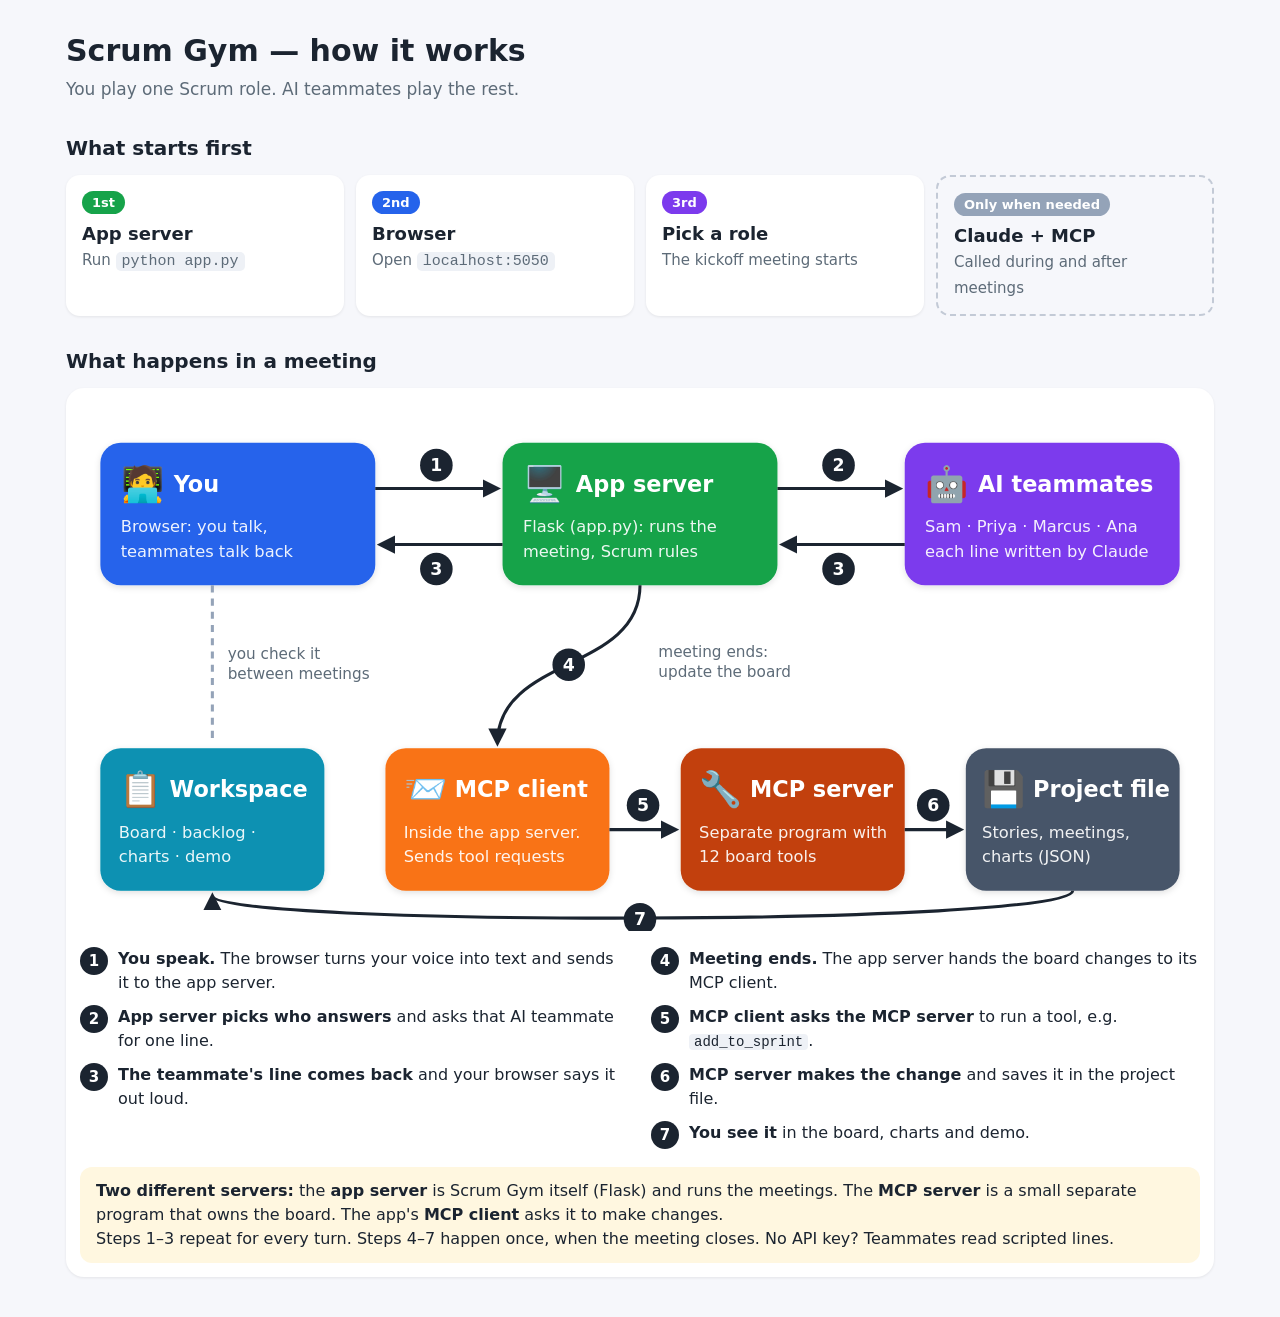
==== architecture.html @ 5c50bfc4 "Scrum Gym: AI Scrum ceremony simulator Includes recent fixes: captions follow the voice, one prompt " ====
<!doctype html>
<html lang="en">
<head>
<meta charset="utf-8">
<meta name="viewport" content="width=device-width, initial-scale=1">
<title>Scrum Gym Architecture</title>
<style>
  :root { color-scheme: light; --ink: #1b2430; --muted: #5d6b78; }
  * { box-sizing: border-box; }
  body { margin: 0; background: #f6f7fb; color: var(--ink);
         font: 17px/1.5 system-ui, -apple-system, "Segoe UI", sans-serif; }
  main { max-width: 1180px; margin: 0 auto; padding: 28px 16px 40px; }
  h1 { font-size: 30px; margin: 0 0 4px; }
  .sub { color: var(--muted); margin: 0 0 22px; }
  h2 { font-size: 20px; margin: 30px 0 12px; }

  /* start order */
  .start { display: grid; grid-template-columns: repeat(4, 1fr); gap: 12px; }
  .s { background: #fff; border-radius: 14px; padding: 14px 16px; box-shadow: 0 1px 3px rgba(0,0,0,.08); }
  .s .k { font-size: 13px; font-weight: 700; color: #fff; display: inline-block; padding: 2px 10px;
          border-radius: 20px; margin-bottom: 6px; }
  .s b { display: block; font-size: 18px; }
  .s span { color: var(--muted); font-size: 15px; }
  .s code { background: #eef1f6; padding: 1px 6px; border-radius: 5px; font-size: 15px; }
  .later { border: 2px dashed #c3cad6; box-shadow: none; background: transparent; }

  /* diagram */
  .card { background: #fff; border-radius: 18px; padding: 14px; box-shadow: 0 1px 3px rgba(0,0,0,.08); }
  svg { width: 100%; height: auto; display: block; }
  .steps { list-style: none; padding: 0; margin: 16px 0 0; display: grid;
           grid-template-columns: 1fr 1fr; gap: 10px 22px; }
  .steps code { background: #eef1f6; padding: 0 5px; border-radius: 4px; font-size: 14px; }
  .steps li:empty { display: none; }
  @media (min-width: 761px) { .steps li:empty { display: block; } }
  .steps li { display: flex; gap: 10px; align-items: flex-start; font-size: 16px; }
  .steps i { font-style: normal; flex: none; width: 28px; height: 28px; border-radius: 50%; background: var(--ink);
             color: #fff; display: grid; place-items: center; font-weight: 700; font-size: 15px; }
  .note { margin-top: 18px; background: #fff7e0; border-radius: 12px; padding: 12px 16px; font-size: 16px; }

  @media (max-width: 760px) {
    .start { grid-template-columns: 1fr 1fr; }
    .steps { grid-template-columns: 1fr; }
    h1 { font-size: 24px; }
  }
</style>
</head>
<body>
<main>
  <h1>Scrum Gym — how it works</h1>
  <p class="sub">You play one Scrum role. AI teammates play the rest.</p>

  <h2>What starts first</h2>
  <div class="start">
    <div class="s"><span class="k" style="background:#16a34a">1st</span><b>App server</b><span>Run <code>python app.py</code></span></div>
    <div class="s"><span class="k" style="background:#2563eb">2nd</span><b>Browser</b><span>Open <code>localhost:5050</code></span></div>
    <div class="s"><span class="k" style="background:#7c3aed">3rd</span><b>Pick a role</b><span>The kickoff meeting starts</span></div>
    <div class="s later"><span class="k" style="background:#94a3b8">Only when needed</span><b>Claude + MCP</b><span>Called during and after meetings</span></div>
  </div>

  <h2>What happens in a meeting</h2>
  <div class="card">
    <svg viewBox="0 0 1100 520" role="img" aria-label="Scrum Gym block diagram">
      <defs>
        <marker id="a" viewBox="0 0 10 10" refX="8" refY="5" markerWidth="6" markerHeight="6" orient="auto">
          <path d="M0,0 L10,5 L0,10 z" fill="#1b2430"/>
        </marker>
        <filter id="sh" x="-10%" y="-10%" width="120%" height="130%">
          <feDropShadow dx="0" dy="2" stdDeviation="3" flood-opacity=".12"/>
        </filter>
      </defs>
      <style>
        .box { filter: url(#sh); }
        .t { font: 700 22px system-ui, sans-serif; fill: #fff; }
        .d { font: 16px system-ui, sans-serif; fill: #fff; opacity: .92; }
        .e { font: 34px system-ui, "Apple Color Emoji", "Segoe UI Emoji", sans-serif; }
        .line { stroke: #1b2430; stroke-width: 3; fill: none; marker-end: url(#a); }
        .num { fill: #1b2430; }
        .nt { font: 700 17px system-ui, sans-serif; fill: #fff; }
        .lab { font: 15px system-ui, sans-serif; fill: #5d6b78; }
      </style>

      <!-- Row 1 -->
      <g class="box">
        <rect x="20" y="40" width="270" height="140" rx="20" fill="#2563eb"/>
        <text class="e" x="40" y="92">🧑‍💻</text>
        <text class="t" x="92" y="88">You</text>
        <text class="d" x="40" y="128">Browser: you talk,</text>
        <text class="d" x="40" y="152">teammates talk back</text>
      </g>
      <g class="box">
        <rect x="415" y="40" width="270" height="140" rx="20" fill="#16a34a"/>
        <text class="e" x="435" y="92">🖥️</text>
        <text class="t" x="487" y="88">App server</text>
        <text class="d" x="435" y="128">Flask (app.py): runs the</text>
        <text class="d" x="435" y="152">meeting, Scrum rules</text>
      </g>
      <g class="box">
        <rect x="810" y="40" width="270" height="140" rx="20" fill="#7c3aed"/>
        <text class="e" x="830" y="92">🤖</text>
        <text class="t" x="882" y="88">AI teammates</text>
        <text class="d" x="830" y="128">Sam · Priya · Marcus · Ana</text>
        <text class="d" x="830" y="152">each line written by Claude</text>
      </g>

      <!-- Row 2 -->
      <g class="box">
        <rect x="20" y="340" width="220" height="140" rx="20" fill="#0891b2"/>
        <text class="e" x="38" y="392">📋</text>
        <text class="t" x="88" y="388">Workspace</text>
        <text class="d" x="38" y="428">Board · backlog ·</text>
        <text class="d" x="38" y="452">charts · demo</text>
      </g>
      <g class="box">
        <rect x="300" y="340" width="220" height="140" rx="20" fill="#f97316"/>
        <text class="e" x="318" y="392">📨</text>
        <text class="t" x="368" y="388">MCP client</text>
        <text class="d" x="318" y="428">Inside the app server.</text>
        <text class="d" x="318" y="452">Sends tool requests</text>
      </g>
      <g class="box">
        <rect x="590" y="340" width="220" height="140" rx="20" fill="#c2410c"/>
        <text class="e" x="608" y="392">🔧</text>
        <text class="t" x="658" y="388">MCP server</text>
        <text class="d" x="608" y="428">Separate program with</text>
        <text class="d" x="608" y="452">12 board tools</text>
      </g>
      <g class="box">
        <rect x="870" y="340" width="210" height="140" rx="20" fill="#475569"/>
        <text class="e" x="886" y="392">💾</text>
        <text class="t" x="936" y="388">Project file</text>
        <text class="d" x="886" y="428">Stories, meetings,</text>
        <text class="d" x="886" y="452">charts (JSON)</text>
      </g>

      <!-- 1: you -> server -->
      <path class="line" d="M290,85 L410,85"/>
      <circle class="num" cx="350" cy="62" r="16"/><text class="nt" x="350" y="68" text-anchor="middle">1</text>
      <!-- 2: server -> AI -->
      <path class="line" d="M685,85 L805,85"/>
      <circle class="num" cx="745" cy="62" r="16"/><text class="nt" x="745" y="68" text-anchor="middle">2</text>
      <!-- 3: reply back -->
      <path class="line" d="M810,140 L690,140"/>
      <path class="line" d="M415,140 L295,140"/>
      <circle class="num" cx="745" cy="164" r="16"/><text class="nt" x="745" y="170" text-anchor="middle">3</text>
      <circle class="num" cx="350" cy="164" r="16"/><text class="nt" x="350" y="170" text-anchor="middle">3</text>
      <!-- 4: app server -> MCP client -->
      <path class="line" d="M550,180 C550,265 410,250 410,335"/>
      <circle class="num" cx="480" cy="258" r="16"/><text class="nt" x="480" y="264" text-anchor="middle">4</text>
      <text class="lab" x="568" y="250">meeting ends:</text>
      <text class="lab" x="568" y="270">update the board</text>
      <!-- 5: client -> MCP server -->
      <path class="line" d="M520,420 L585,420"/>
      <circle class="num" cx="553" cy="396" r="16"/><text class="nt" x="553" y="402" text-anchor="middle">5</text>
      <!-- 6: MCP server -> file -->
      <path class="line" d="M810,420 L865,420"/>
      <circle class="num" cx="838" cy="396" r="16"/><text class="nt" x="838" y="402" text-anchor="middle">6</text>
      <!-- 7: file -> workspace -->
      <path class="line" d="M975,480 C975,515 130,515 130,485"/>
      <circle class="num" cx="550" cy="508" r="16"/><text class="nt" x="550" y="514" text-anchor="middle">7</text>
      <!-- you look at workspace -->
      <path d="M130,180 L130,335" stroke="#94a3b8" stroke-width="3" stroke-dasharray="7 6" fill="none"/>
      <text class="lab" x="145" y="252">you check it</text>
      <text class="lab" x="145" y="272">between meetings</text>
    </svg>

    <ol class="steps">
      <li><i>1</i><span><b>You speak.</b> The browser turns your voice into text and sends it to the app server.</span></li>
      <li><i>4</i><span><b>Meeting ends.</b> The app server hands the board changes to its MCP client.</span></li>
      <li><i>2</i><span><b>App server picks who answers</b> and asks that AI teammate for one line.</span></li>
      <li><i>5</i><span><b>MCP client asks the MCP server</b> to run a tool, e.g. <code>add_to_sprint</code>.</span></li>
      <li><i>3</i><span><b>The teammate's line comes back</b> and your browser says it out loud.</span></li>
      <li><i>6</i><span><b>MCP server makes the change</b> and saves it in the project file.</span></li>
      <li></li>
      <li><i>7</i><span><b>You see it</b> in the board, charts and demo.</span></li>
    </ol>

    <div class="note"><b>Two different servers:</b> the <b>app server</b> is Scrum Gym itself (Flask) and runs the meetings.
      The <b>MCP server</b> is a small separate program that owns the board. The app's <b>MCP client</b> asks it to make changes.<br>
      Steps 1–3 repeat for every turn. Steps 4–7 happen once, when the meeting closes. No API key? Teammates read scripted lines.</div>
  </div>
</main>
</body>
</html>
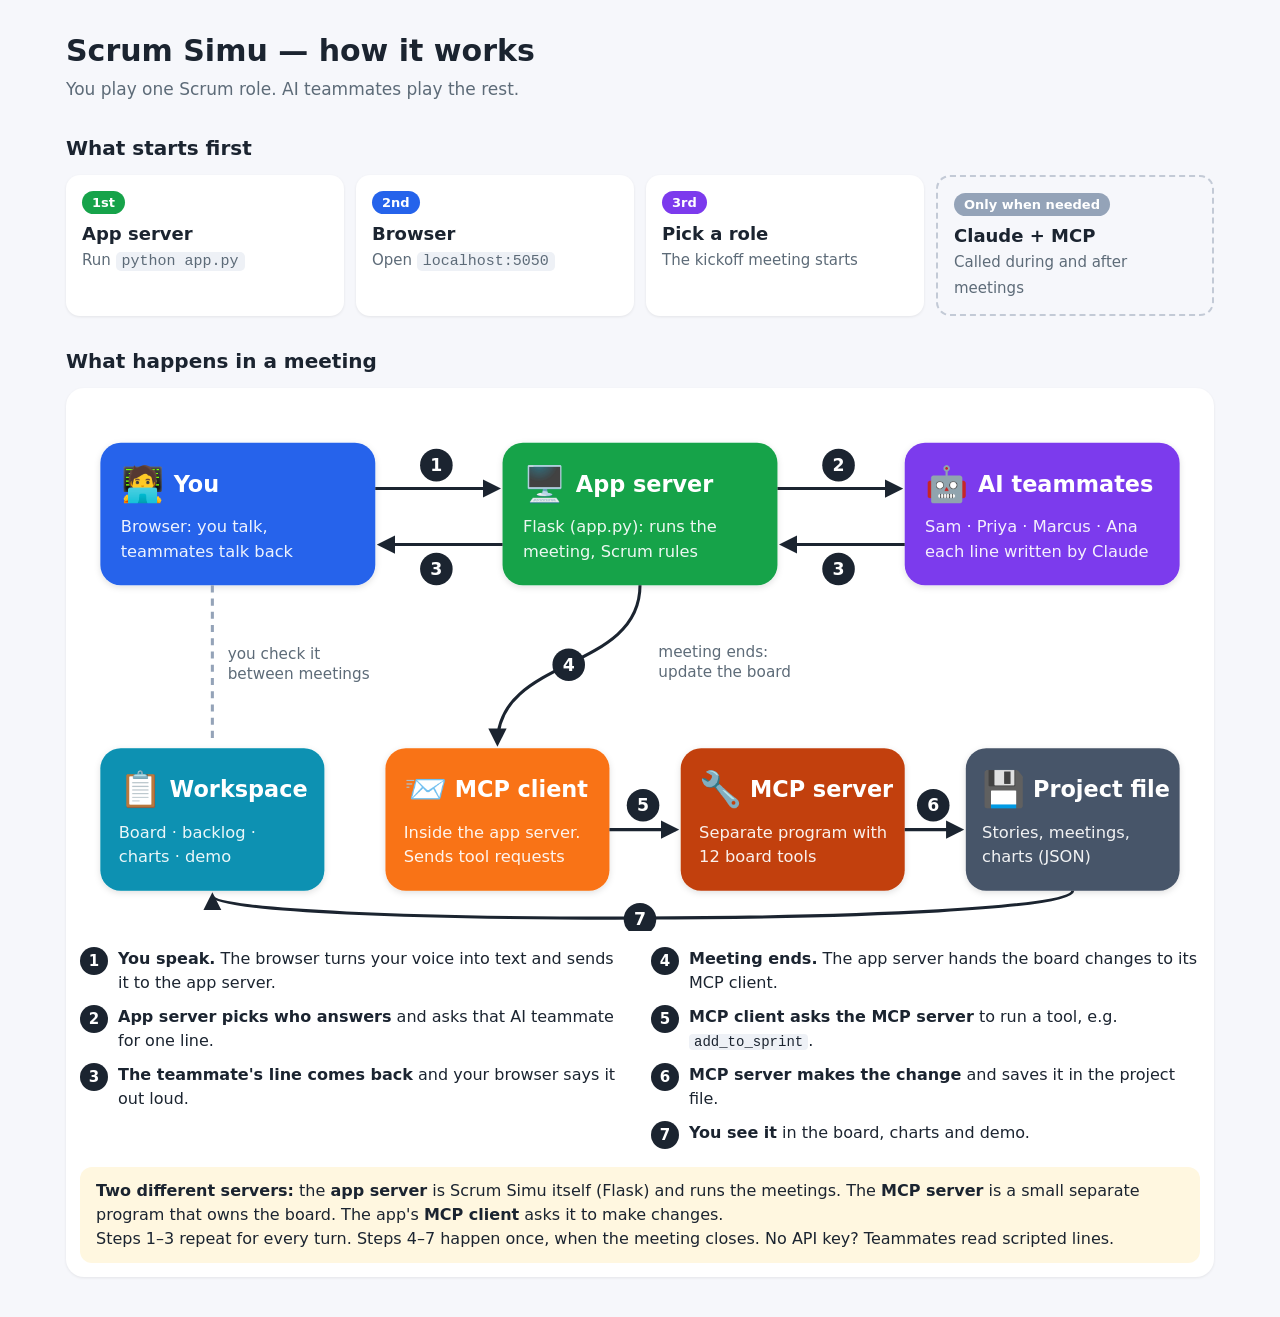
==== commit 5f61541a: "Rename the app to Scrum Simu Co-Authored-By: Claude Opus 5.5 <noreply@anthropic.com>" ====
--- a/architecture.html
+++ b/architecture.html
@@ -3,7 +3,7 @@
 <head>
 <meta charset="utf-8">
 <meta name="viewport" content="width=device-width, initial-scale=1">
-<title>Scrum Gym Architecture</title>
+<title>Scrum Simu Architecture</title>
 <style>
   :root { color-scheme: light; --ink: #1b2430; --muted: #5d6b78; }
   * { box-sizing: border-box; }
@@ -46,7 +46,7 @@
 </head>
 <body>
 <main>
-  <h1>Scrum Gym — how it works</h1>
+  <h1>Scrum Simu — how it works</h1>
   <p class="sub">You play one Scrum role. AI teammates play the rest.</p>
 
   <h2>What starts first</h2>
@@ -59,7 +59,7 @@
 
   <h2>What happens in a meeting</h2>
   <div class="card">
-    <svg viewBox="0 0 1100 520" role="img" aria-label="Scrum Gym block diagram">
+    <svg viewBox="0 0 1100 520" role="img" aria-label="Scrum Simu block diagram">
       <defs>
         <marker id="a" viewBox="0 0 10 10" refX="8" refY="5" markerWidth="6" markerHeight="6" orient="auto">
           <path d="M0,0 L10,5 L0,10 z" fill="#1b2430"/>
@@ -174,7 +174,7 @@
       <li><i>7</i><span><b>You see it</b> in the board, charts and demo.</span></li>
     </ol>
 
-    <div class="note"><b>Two different servers:</b> the <b>app server</b> is Scrum Gym itself (Flask) and runs the meetings.
+    <div class="note"><b>Two different servers:</b> the <b>app server</b> is Scrum Simu itself (Flask) and runs the meetings.
       The <b>MCP server</b> is a small separate program that owns the board. The app's <b>MCP client</b> asks it to make changes.<br>
       Steps 1–3 repeat for every turn. Steps 4–7 happen once, when the meeting closes. No API key? Teammates read scripted lines.</div>
   </div>
